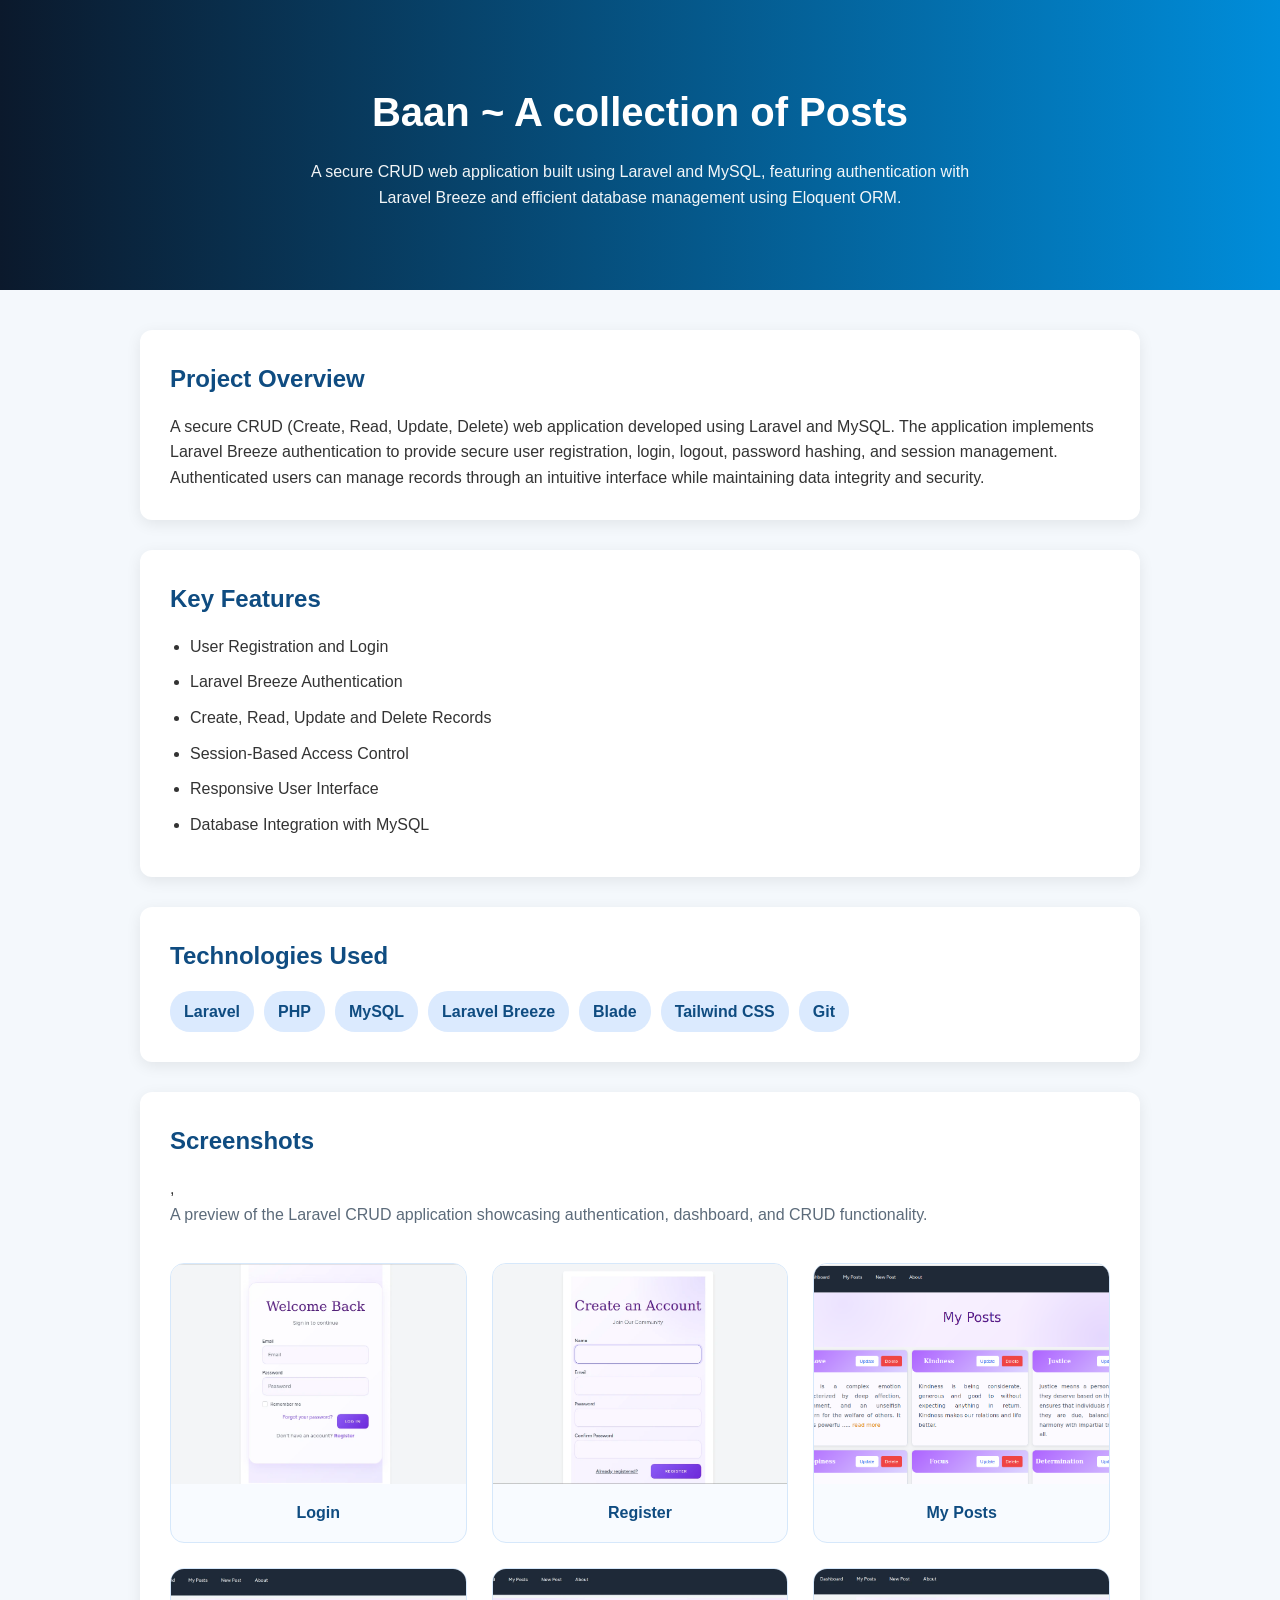
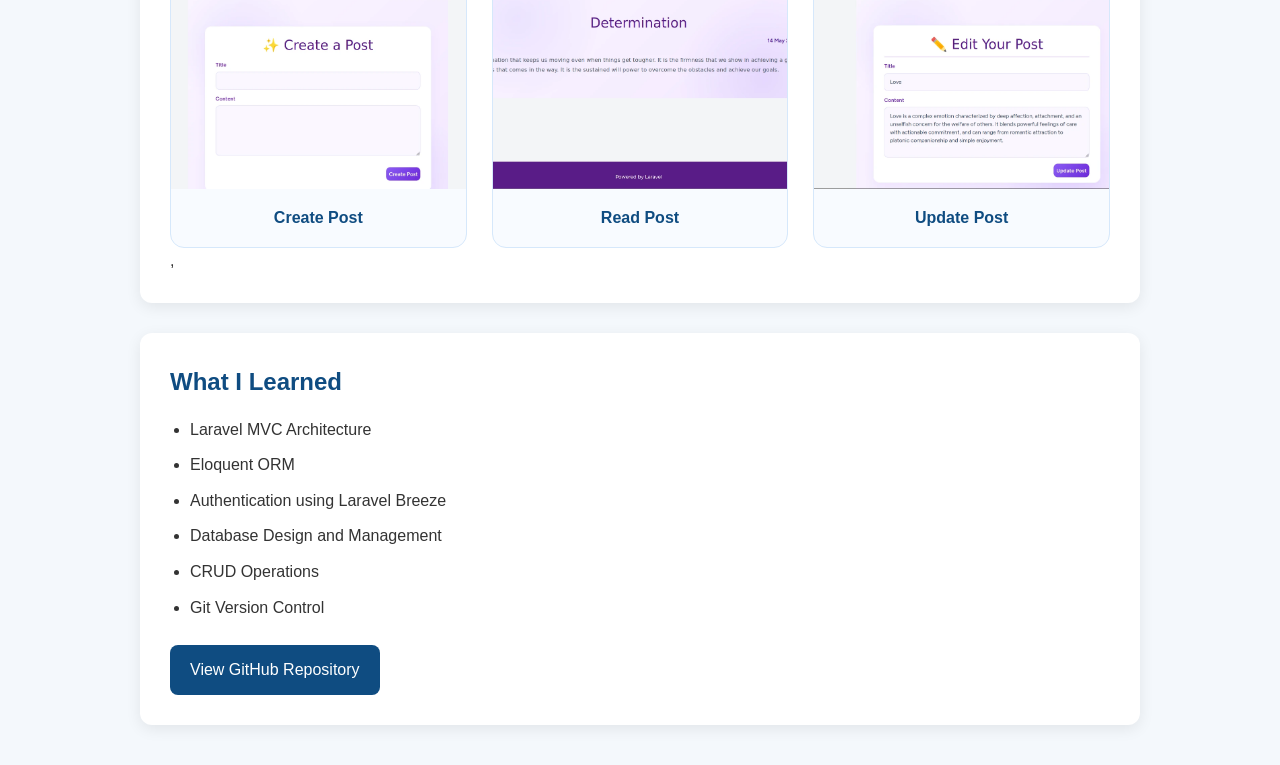
==== baan.html @ d292b283 "Updated index page, added a new page, baan." ====
<!DOCTYPE html>

<html lang="en">
<head>
    <meta charset="UTF-8">
    <meta name="viewport" content="width=device-width, initial-scale=1.0">
    <title>Baan</title>
    <style>
        *{
            margin:0;
            padding:0;
            box-sizing:border-box;
        }


    body{
        font-family:Segoe UI, sans-serif;
        background:#f4f8fc;
        color:#333;
        line-height:1.6;
    }

    .hero{
       
        background: linear-gradient(90deg, #0B192C 0%, #008DDA 100%);

        color:white;
        padding:80px 20px;
        text-align:center;
    }

    .hero h1{
        font-size:2.5rem;
        margin-bottom:15px;
    }

    .hero p{
        max-width:700px;
        margin:auto;
        opacity:0.95;
    }

    .container{
        width:90%;
        max-width:1000px;
        margin:40px auto;
    }

    .card{
        background:white;
        padding:30px;
        border-radius:12px;
        box-shadow:0 4px 15px rgba(0,0,0,0.08);
        margin-bottom:30px;
    }

    h2{
        color:#0f4c81;
        margin-bottom:15px;
    }

    ul{
        padding-left:20px;
    }

    li{
        margin-bottom:10px;
    }

    .tech{
        display:flex;
        flex-wrap:wrap;
        gap:10px;
    }

    .badge{
        background:#dbeafe;
        color:#0f4c81;
        padding:8px 14px;
        border-radius:20px;
        font-weight:600;
    }

    .screenshots{
        display:grid;
        grid-template-columns:repeat(auto-fit,minmax(250px,1fr));
        gap:20px;
    }

    .placeholder{
        height:180px;
        background:#eaf2fb;
        border:2px dashed #7aa8d8;
        display:flex;
        align-items:center;
        justify-content:center;
        border-radius:10px;
        color:#0f4c81;
        font-weight:600;
    }

    .btn{
        display:inline-block;
        background:#0f4c81;
        color:white;
        padding:12px 20px;
        text-decoration:none;
        border-radius:8px;
        margin-top:15px;
    }

    .btn:hover{
        background:#1d72b8;
    }
    ...
    .screenshots-section{
    margin:60px 0;
    padding:40px;
    background:#ffffff;
    border-radius:18px;
    box-shadow:0 8px 25px rgba(15,76,129,.08);
}

.screenshots-section h2{
    color:#0f4c81;
    margin-bottom:10px;
    font-size:2rem;
}

.section-text{
    color:#5c6b7a;
    margin-bottom:35px;
    line-height:1.7;
}

.gallery{
    display:grid;
    grid-template-columns:repeat(auto-fit,minmax(280px,1fr));
    gap:25px;
}

.image-card{
    background:#f8fbff;
    border-radius:14px;
    overflow:hidden;
    border:1px solid #d6e8fb;
    transition:.3s ease;
}

.image-card:hover{
    transform:translateY(-8px);
    box-shadow:0 12px 28px rgba(29,114,184,.18);
}

.image-card img{
    width:100%;
    height:220px;
    object-fit:cover;
    display:block;
}

.image-card h3{
    text-align:center;
    padding:16px;
    color:#0f4c81;
    font-size:1rem;
    font-weight:600;
}
    ....
</style>


</head>
<body>

<section class="hero">
    <h1>Baan ~ A collection of Posts</h1>
    <p>
        A secure CRUD web application built using Laravel and MySQL,
        featuring authentication with Laravel Breeze and efficient
        database management using Eloquent ORM.
    </p>
</section>

<div class="container">

<div class="card">
    <h2>Project Overview</h2>
    <p>
        A secure CRUD (Create, Read, Update, Delete) web application
        developed using Laravel and MySQL. The application implements
        Laravel Breeze authentication to provide secure user registration,
        login, logout, password hashing, and session management.
        Authenticated users can manage records through an intuitive
        interface while maintaining data integrity and security.
    </p>
</div>

<div class="card">
    <h2>Key Features</h2>
    <ul>
        <li>User Registration and Login</li>
        <li>Laravel Breeze Authentication</li>
        <li>Create, Read, Update and Delete Records</li>
        <li>Session-Based Access Control</li>
        <li>Responsive User Interface</li>
        <li>Database Integration with MySQL</li>
        
    </ul>
</div>

<div class="card">
    <h2>Technologies Used</h2>
    <div class="tech">
        <span class="badge">Laravel</span>
        <span class="badge">PHP</span>
        <span class="badge">MySQL</span>
        <span class="badge">Laravel Breeze</span>
        <span class="badge">Blade</span>
        <span class="badge">Tailwind CSS</span>
        <span class="badge">Git</span>
    </div>
</div>

<div class="card">
    <h2>Screenshots</h2>
    
    ,
    <section class="screenshots-section">

    
    <p class="section-text">
        A preview of the Laravel CRUD application showcasing authentication,
        dashboard, and CRUD functionality.
    </p>

    <div class="gallery">

        <div class="image-card">
            <img src="images/login.webp" alt="Login Page">
            <h3>Login</h3>
        </div>
        
        <div class="image-card">
            <img src="images/register.webp" alt="Login Page">
            <h3>Register</h3>
        </div>

        <div class="image-card">
            <img src="images/home.webp" alt="My Posts">
            <h3>My Posts</h3>
        </div>

        <div class="image-card">
            <img src="images/create.webp" alt="Create Post">
            <h3>Create Post</h3>
        </div>
        
        <div class="image-card">
            <img src="images/read.webp" alt="Create Post">
            <h3>Read Post</h3>
        </div>

        <div class="image-card">
            <img src="images/update.webp" alt="Update Post">
            <h3>Update Post</h3>
        </div>

    </div>

</section>
,
    
    
 
</div>

<div class="card">
    <h2>What I Learned</h2>
    <ul>
        <li>Laravel MVC Architecture</li>
        <li>Eloquent ORM</li>
        <li>Authentication using Laravel Breeze</li>
        <li>Database Design and Management</li>
        <li>CRUD Operations</li>
        <li>Git Version Control</li>
    </ul>

    <a href="https://github.com/anuisaac/Baan.git" class="btn">View GitHub Repository</a>
</div>

</div>

</body>
</html>
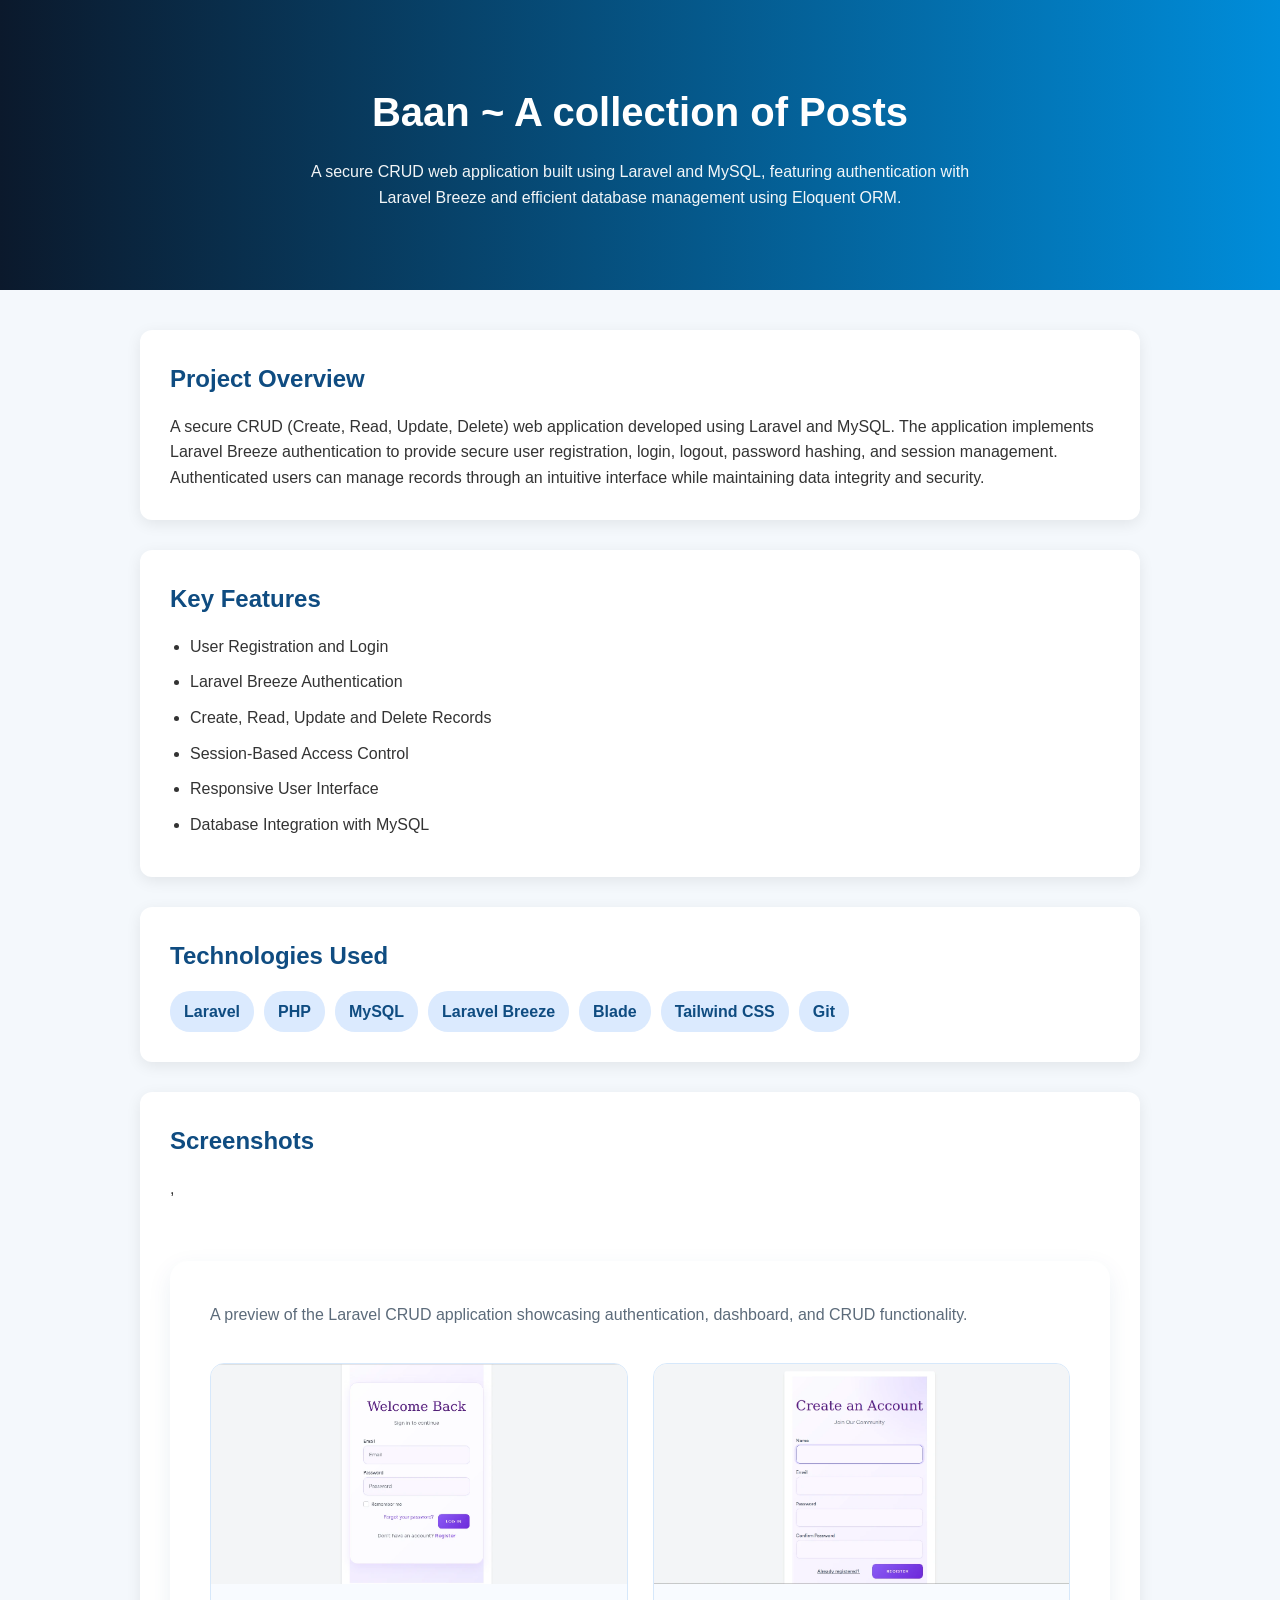
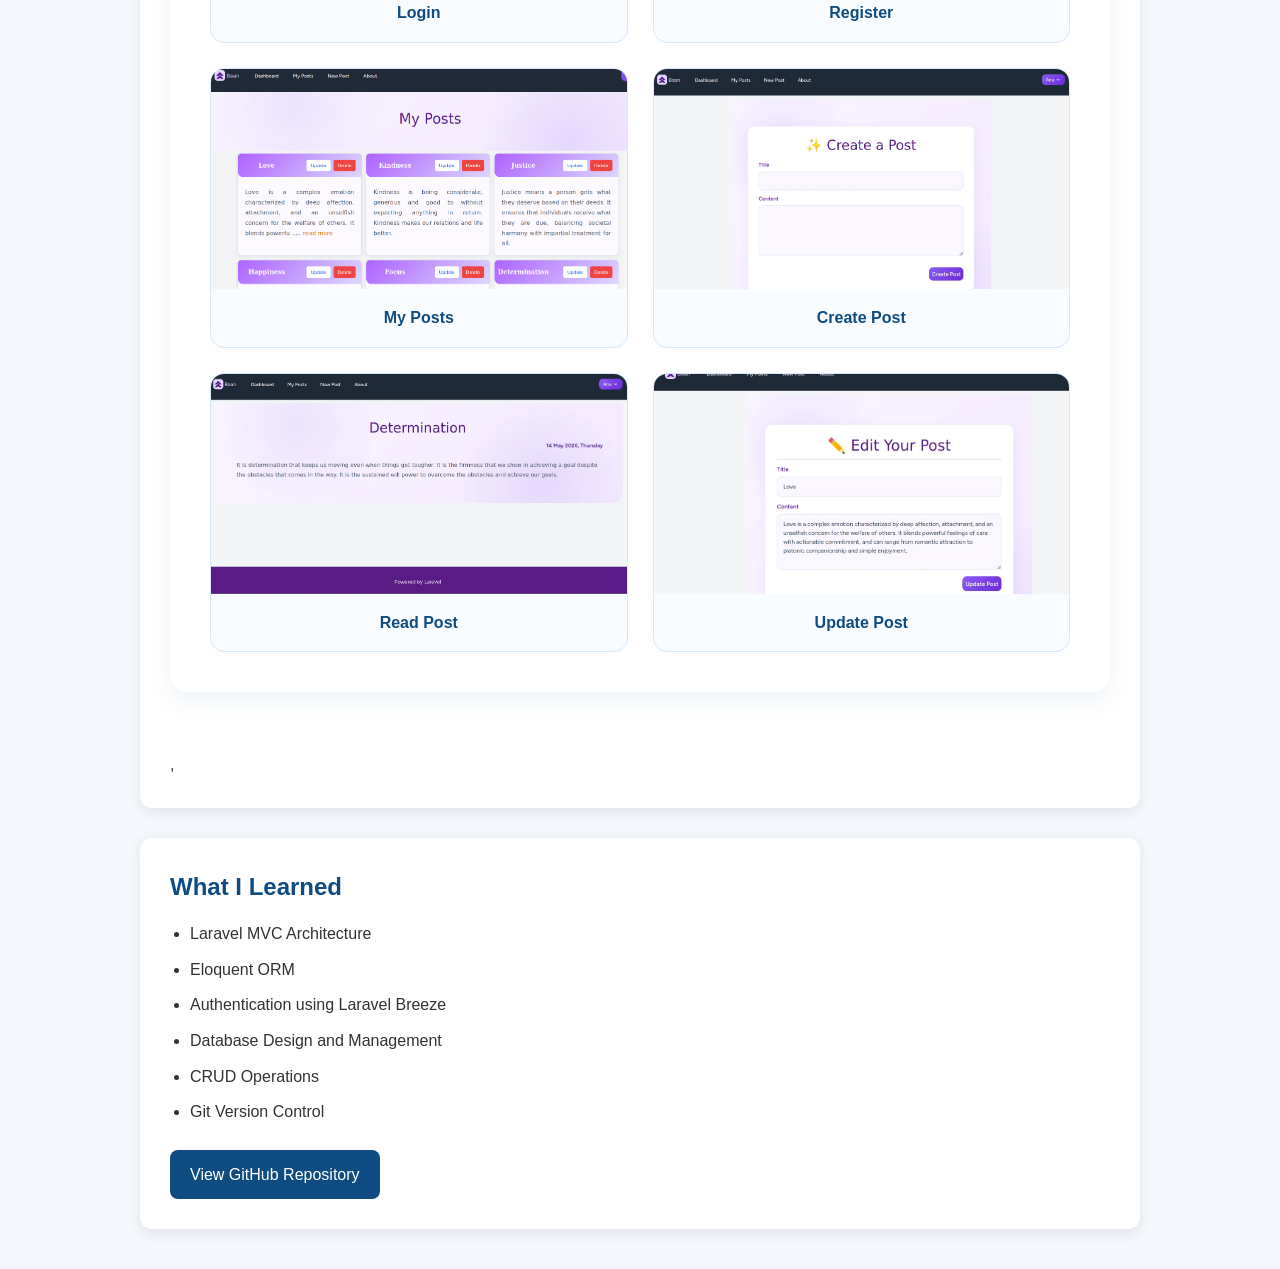
==== commit 0c2dc7b8: "Fixed the errors." ====
--- a/baan.html
+++ b/baan.html
@@ -112,7 +112,7 @@
     .btn:hover{
         background:#1d72b8;
     }
-    ...
+
     .screenshots-section{
     margin:60px 0;
     padding:40px;
@@ -166,7 +166,7 @@
     font-size:1rem;
     font-weight:600;
 }
-    ....
+    
 </style>
 
 
